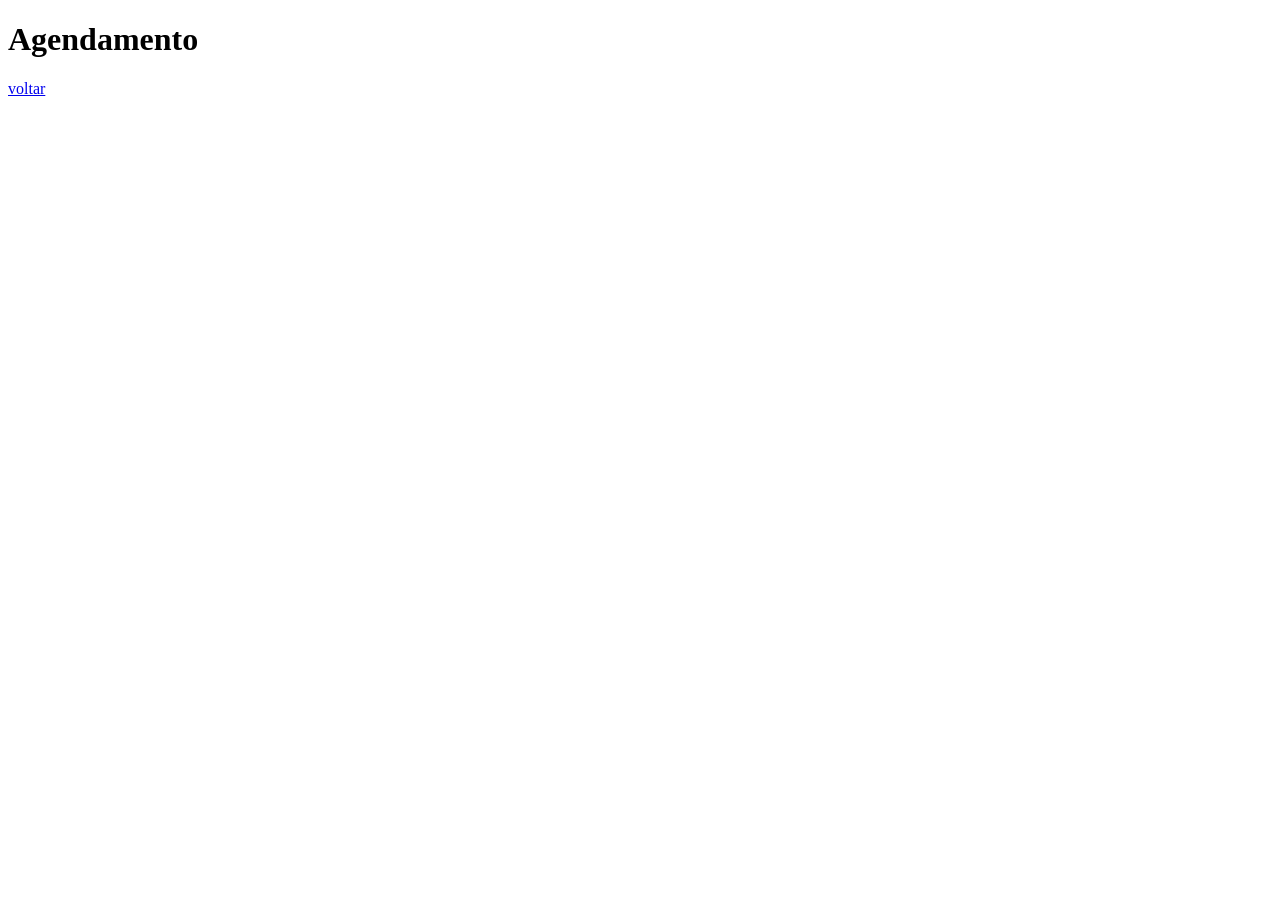
==== Agendamento.html @ ddcb9698 "hoje" ====
<!DOCTYPE html>
<html lang="en">
<head>
    <meta charset="UTF-8">
    <meta name="viewport" content="width=device-width, initial-scale=1.0">
    <title>Document</title>
</head>
<body>
    <h1 id="agendamento">Agendamento</h1>
    <a href="index.html">voltar</a>
</body>
</html>
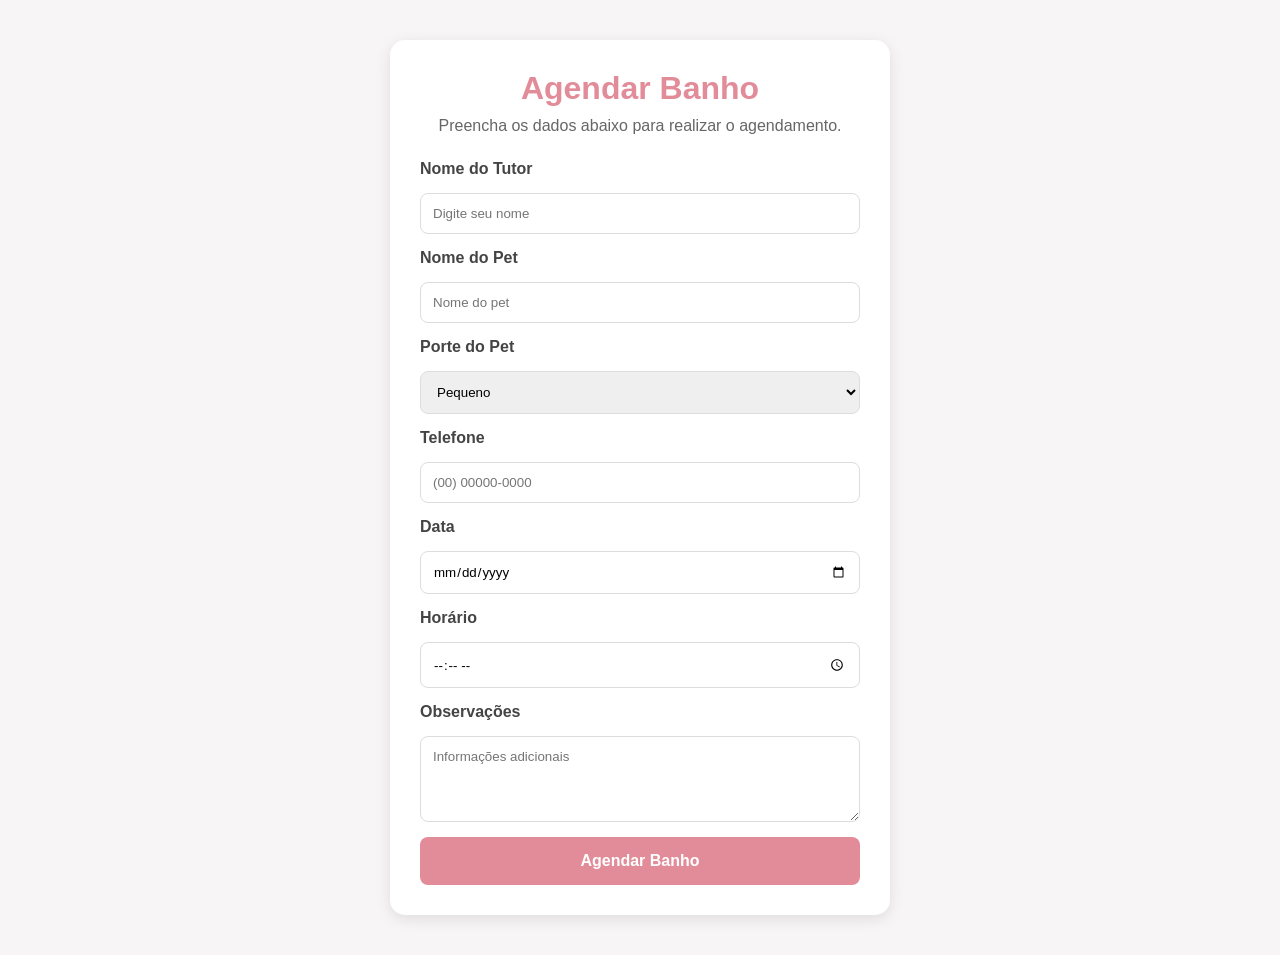
==== commit 800a625d: "08/10p2" ====
--- a/Agendamento.html
+++ b/Agendamento.html
@@ -1,12 +1,81 @@
 <!DOCTYPE html>
-<html lang="en">
+<html lang="pt-br">
 <head>
     <meta charset="UTF-8">
     <meta name="viewport" content="width=device-width, initial-scale=1.0">
-    <title>Document</title>
+    <title>Agendamento de Banho</title>
+
+    <link rel="stylesheet" href="css/navbar.css">
+    <link rel="stylesheet" href="css/agendamento.css">
+    <link rel="shortcut icon" href="imagens/Design_sem_nome__1_-removebg-preview.png" type="image/x-icon">
 </head>
 <body>
-    <h1 id="agendamento">Agendamento</h1>
-    <a href="index.html">voltar</a>
+    <!-- <header class="navbar">            
+        <a href="#inicio" href="javascript:location.reload();">
+            <img class="logo" src="imagens/logo.png" alt="Logo da Empresa">
+        </a>
+
+    <nav class="nav-desktop">
+        <a href="#inicio" class="navitem">HOME</a>
+        <a href="#banho" class="navitem">BANHO E TOSA</a>
+        <a href="#produtos" class="navitem">PRODUTOS</a>
+        <a href="#sobre" class="navitem">SOBRE NÓS</a>
+        <a href="#avaliacao" class="navitem">AVALIAÇÕES</a>
+        <a href="#contato" class="navitem">CONTATO</a>
+    </nav>
+
+    <button id="menu" class="menu-toggle" aria-label="Abrir menu">
+        <span></span>
+        <span></span>
+        <span></span>
+        </button>
+
+    <nav class="nav-side">
+        <button id="fecharMenu" aria-label="Fechar menu">✕</button>
+
+        <a href="#inicio" class="nav-item">HOME</a>
+        <a href="#banho" class="nav-item">BANHO E TOSA</a>
+        <a href="#produtos" class="nav-item">PRODUTOS</a>
+        <a href="#sobre" class="nav-item">SOBRE NÓS</a>
+        <a href="#avaliacao" class="nav-item">AVALIAÇÕES</a>
+        <a href="#contato" class="nav-item">CONTATO</a>
+    </nav> -->
+
+    <div class="container">
+        <h1>Agendar Banho</h1>
+        <p>Preencha os dados abaixo para realizar o agendamento.</p>
+
+        <form id="agendamentoForm">
+
+            <label for="tutor"><strong>Nome do Tutor</strong></label>
+            <input type="text" id="tutor" placeholder="Digite seu nome" required>
+
+            <label for="pet"><strong>Nome do Pet</strong></label>
+            <input type="text" id="pet" placeholder="Nome do pet" required>
+
+            <label for="porte"><strong>Porte do Pet</strong></label>
+            <select id="porte">
+                <option>Pequeno</option>
+                <option>Médio</option>
+                <option>Grande</option>
+            </select>
+
+            <label for="telefone"><strong>Telefone</strong></label>
+            <input type="number" id="telefone" placeholder="(00) 00000-0000" required>
+
+            <label for="data"><strong>Data</strong></label>
+            <input type="date" id="data" required>
+
+            <label for="hora"><strong>Horário</strong></label>
+            <input type="time" id="hora" required>
+
+            <label for="obs"><strong>Observações</strong></label>
+            <textarea id="obs" rows="4" placeholder="Informações adicionais"></textarea>
+
+            <button type="submit">Agendar Banho</button>
+
+        </form>
+    </div>
+    <script src="js/script.js"></script>
 </body>
 </html>
--- a/css/navbar.css
+++ b/css/navbar.css
@@ -0,0 +1,177 @@
+.navbar {
+    background-color: #f8f0f0;
+    display: flex;
+    justify-content: space-between;
+    align-items: center;
+    padding: 12px 24px;
+    position: fixed;
+    top: 0;
+    left: 0;
+    width: 100%;
+    height: 80px;
+    box-sizing: border-box;
+    z-index: 1000;
+}
+
+.logo {
+    width: 80px;
+    height: auto;
+    margin-left: 20px;
+    cursor: pointer;
+}
+
+.navbar nav {
+    display: flex;
+    justify-content: center;
+    align-items: center;
+    gap: 20px;
+    flex: 1;
+}
+
+.navitem {
+    color: rgb(196, 118, 131);
+    padding: 12px;
+    text-decoration: none;
+    font-size: 15px;
+    cursor: pointer;
+    transition: background-color 0.3s, color 0.3s;
+}
+
+.navitem:hover {
+    background-color: #ffffff;
+    color: rgb(161, 11, 88);
+}
+
+/* Computador */
+.navbar .nav-desktop {
+    display: flex;
+}
+
+.navbar .menu-toggle {
+    display: none;
+}
+
+.navbar .nav-side {
+    display: none;
+}
+
+/* Menu para celular */
+.nav-side {
+    display: none;
+}
+
+/* Telas de até 768px */
+@media (max-width: 768px) {
+    .navbar {
+        justify-content: space-between;
+        height: 80px;
+        padding: 10px 20px;
+    }
+
+    .logo {
+        width: 70px;
+        height: auto;
+        margin: 0;
+    }
+
+    .navbar .nav-desktop {
+        display: none !important;
+    }
+
+    .navbar .menu-toggle {
+        display: flex;
+        flex-direction: column;
+        justify-content: center;
+        align-items: center;
+        gap: 4px;
+
+        width: 30px;
+        height: 30px;
+        padding: 0px;
+        background: none;
+        border: none;
+    }
+
+    .navbar .menu-toggle span {
+        display: block;
+        width: 20px;
+        height: 3px;
+        background-color: rgb(194, 130, 141);
+        border-radius: 4px;
+    }
+
+    .navbar .nav-side {
+        display: flex;
+    }
+
+    /* Hambúrguer no canto direito */
+    .menu-toggle {
+    display: flex;
+    margin-left: auto;
+    order: 2;
+    position: absolute;
+    right: 20px;
+    top: 50%;
+    transform: translateY(-50%);
+    width: 50px;
+    height: 50px;
+    padding: 5px;
+    justify-content: center;
+    align-items: center;
+    }
+
+.nav-side {
+    display: flex;
+    flex-direction: column;
+    gap: 10px;
+
+    position: fixed;
+    top: 0;
+    right: 0;
+    width: 75%;
+    max-width: 320px;
+    height: 100vh;
+    padding: 25px 20px;
+    box-sizing: border-box;
+
+    background-color: #f8f0f0;
+    box-shadow: -5px 0 15px rgba(0, 0, 0, 0.1);
+    z-index: 2000;
+
+    visibility: hidden;
+    opacity: 0;
+    transform: translateX(100%);
+    pointer-events: none;
+    transition: transform 0.35s ease, opacity 0.35s ease, visibility 0.35s ease;
+}
+
+.nav-side.aberto {
+    visibility: visible;
+    opacity: 1;
+    transform: translateX(0);
+    pointer-events: auto;
+}
+
+    .nav-side .nav-item {
+        display: block;
+        color: rgb(196, 118, 131);
+        text-decoration: none;
+        padding: 12px;
+        text-align: left;
+    }
+
+    .nav-side .nav-item:hover {
+        background-color: #ffffff;
+        color: rgb(161, 11, 88);
+    }
+
+    #fecharMenu {
+        align-self: flex-end;
+        background: none;
+        border: none;
+        color: rgb(196, 118, 131);
+        font-size: 25px;
+        cursor: pointer;
+        padding: 5px 10px;
+    }
+}
--- a/css/agendamento.css
+++ b/css/agendamento.css
@@ -0,0 +1,69 @@
+* {
+    margin: 0;
+    padding: 0;
+    box-sizing: border-box;
+    font-family: Arial, Helvetica, sans-serif;
+}
+
+body {
+    background-color: #f8f5f7;
+}
+
+.container {
+    max-width: 500px;
+    margin: 40px auto;
+    background-color: #fff;
+    padding: 30px;
+    border-radius: 15px;
+    box-shadow: 0 4px 15px rgba(0, 0, 0, 0.1);
+}
+
+h1 {
+    text-align: center;
+    color: #e38c99;
+    margin-bottom: 10px;
+}
+
+p {
+    text-align: center;
+    color: #666;
+    margin-bottom: 25px;
+}
+
+form {
+    display: flex;
+    flex-direction: column;
+    gap: 15px;
+}
+
+label {
+    font-weight: bold;
+    color: #444;
+}
+
+input,
+select,
+textarea {
+    width: 100%;
+    padding: 12px;
+    border: 1px solid #ddd;
+    border-radius: 8px;
+    outline: none;
+}
+
+
+button {
+    background-color: #e38c99;
+    color: white;
+    border: none;
+    padding: 15px;
+    border-radius: 8px;
+    font-size: 16px;
+    font-weight: bold;
+    cursor: pointer;
+    transition: 0.3s;
+}
+
+button:hover {
+    background-color: #d67283;
+}
